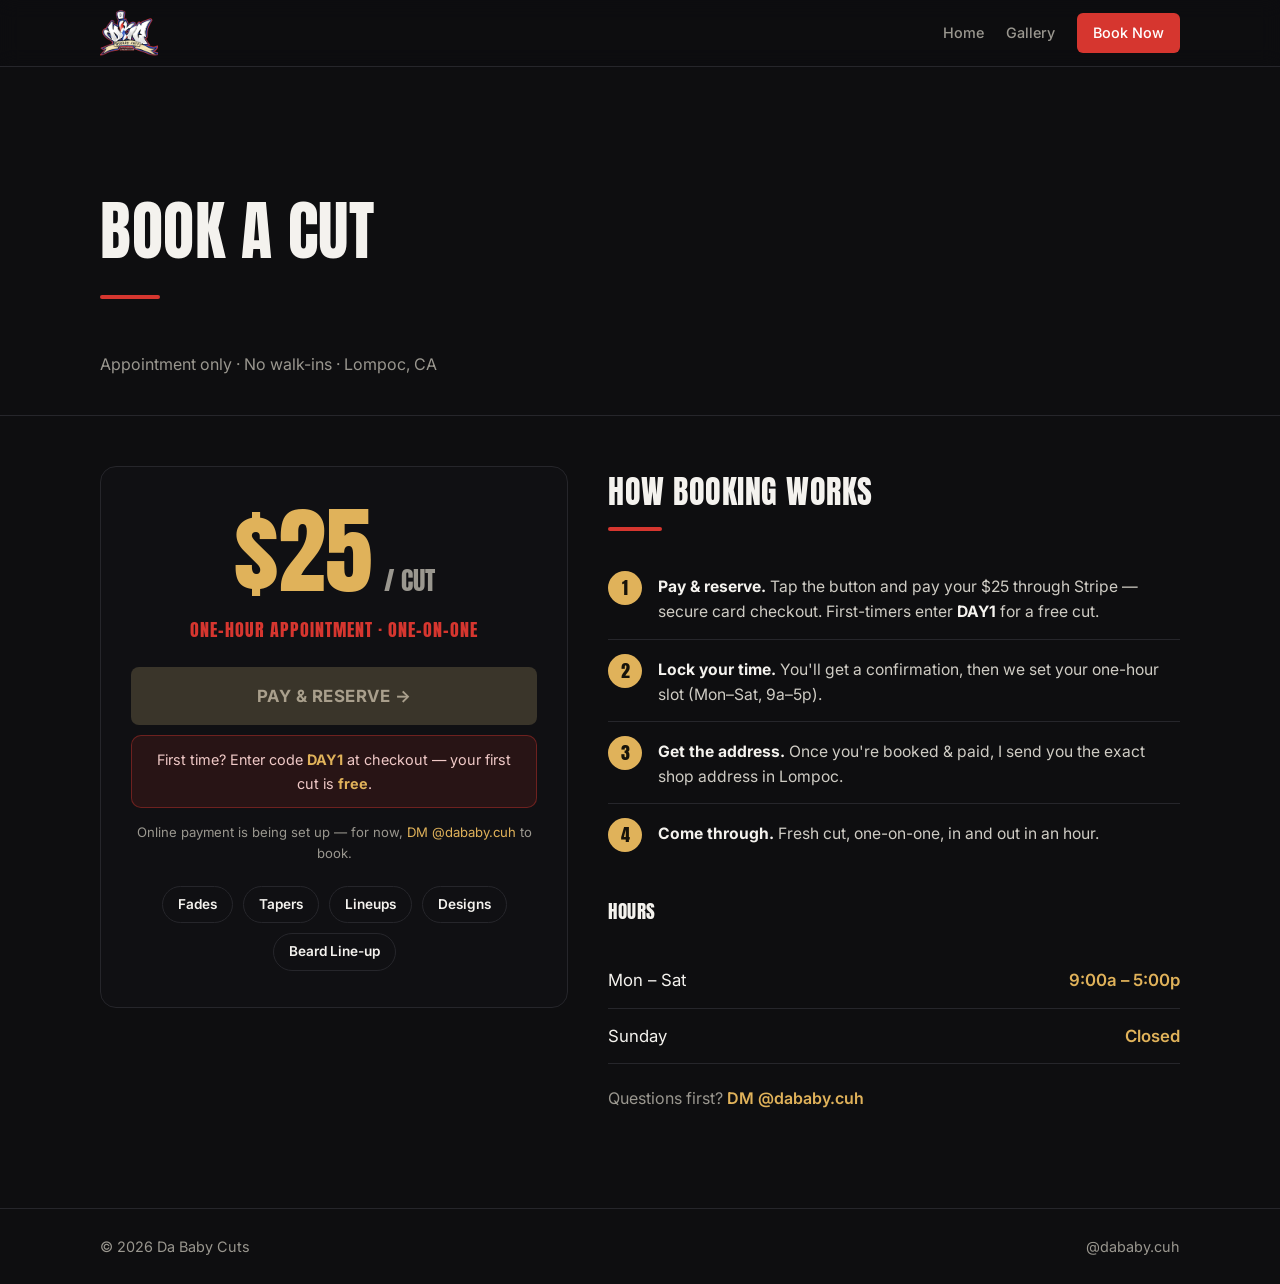
==== book.html @ b9a8a69a "Split into multi-page site, add Stripe checkout + DAY1 code, fix logo - Multi-page: Home / Gallery /" ====
<!DOCTYPE html>
<html lang="en">
<head>
  <meta charset="UTF-8" />
  <meta name="viewport" content="width=device-width, initial-scale=1.0" />
  <title>Book a Cut — Da Baby Cuts</title>
  <meta name="description" content="Book your $25 haircut at Da Baby Cuts in Lompoc, CA. Appointment only." />
  <link rel="icon" href="images/logo.png" />
  <link rel="preconnect" href="https://fonts.googleapis.com" />
  <link rel="preconnect" href="https://fonts.gstatic.com" crossorigin />
  <link href="https://fonts.googleapis.com/css2?family=Anton&family=Inter:wght@400;500;600;700&display=swap" rel="stylesheet" />
  <link rel="stylesheet" href="styles.css" />
</head>
<body>
  <header class="site-header">
    <div class="wrap header-inner">
      <a class="brand" href="index.html"><img src="images/logo.png" alt="Da Baby Cuts" class="brand-logo" /></a>
      <nav class="nav">
        <a href="index.html">Home</a>
        <a href="gallery.html">Gallery</a>
        <a class="nav-cta active" href="book.html">Book Now</a>
      </nav>
    </div>
  </header>

  <section class="page-head">
    <div class="wrap">
      <h1 class="page-title">Book a Cut</h1>
      <p class="section-sub">Appointment only · No walk-ins · Lompoc, CA</p>
    </div>
  </section>

  <main class="wrap book-layout">
    <!-- Checkout -->
    <div class="checkout-card">
      <div class="price-headline"><span class="big-price">$25</span><span class="per">/ cut</span></div>
      <p class="price-terms">One-hour appointment · One-on-one</p>
      <a class="btn pay" id="pay-btn" href="#">Pay &amp; Reserve →</a>
      <p class="promo-note">First time? Enter code <strong>DAY1</strong> at checkout — your first cut is <strong>free</strong>.</p>
      <p class="note" id="pay-status"></p>
      <ul class="offer-tags book-tags">
        <li>Fades</li><li>Tapers</li><li>Lineups</li><li>Designs</li><li>Beard Line-up</li>
      </ul>
    </div>

    <!-- How it works -->
    <div class="how">
      <h2 class="section-title">How booking works</h2>
      <ol class="steps">
        <li><span class="step-n">1</span><div><strong>Pay &amp; reserve.</strong> Tap the button and pay your $25 through Stripe — secure card checkout. First-timers enter <strong>DAY1</strong> for a free cut.</div></li>
        <li><span class="step-n">2</span><div><strong>Lock your time.</strong> You'll get a confirmation, then we set your one-hour slot (Mon–Sat, 9a–5p).</div></li>
        <li><span class="step-n">3</span><div><strong>Get the address.</strong> Once you're booked &amp; paid, I send you the exact shop address in Lompoc.</div></li>
        <li><span class="step-n">4</span><div><strong>Come through.</strong> Fresh cut, one-on-one, in and out in an hour.</div></li>
      </ol>
      <div class="hours-mini">
        <h3>Hours</h3>
        <ul class="hours-list">
          <li><span>Mon – Sat</span><span>9:00a – 5:00p</span></li>
          <li><span>Sunday</span><span>Closed</span></li>
        </ul>
      </div>
      <p class="dm-line">Questions first? <a href="https://www.instagram.com/dababy.cuh" target="_blank" rel="noopener">DM @dababy.cuh</a></p>
    </div>
  </main>

  <footer class="site-footer">
    <div class="wrap footer-inner">
      <span>© <span id="year"></span> Da Baby Cuts</span>
      <a href="https://www.instagram.com/dababy.cuh" target="_blank" rel="noopener">@dababy.cuh</a>
    </div>
  </footer>

  <script src="app.js"></script>
</body>
</html>
---- styles.css ----
:root {
  --bg: #0e0e10;
  --panel: #16161a;
  --ink: #f4f2ee;
  --muted: #9a978f;
  --gold: #e0b25a;
  --red: #d6362f;
  --line: #26262b;
  --max: 1120px;
}

* { box-sizing: border-box; }
html { scroll-behavior: smooth; }

body {
  margin: 0;
  font-family: "Inter", system-ui, sans-serif;
  background: var(--bg);
  color: var(--ink);
  line-height: 1.6;
}

h1, h2, h3, .brand { font-family: "Anton", Impact, sans-serif; font-weight: 400; letter-spacing: 0.5px; }
a { color: inherit; text-decoration: none; }
.wrap { width: 100%; max-width: var(--max); margin: 0 auto; padding: 0 20px; }

/* Header */
.site-header {
  position: sticky; top: 0; z-index: 20;
  background: rgba(14,14,16,0.85);
  backdrop-filter: blur(10px);
  border-bottom: 1px solid var(--line);
}
.header-inner { display: flex; align-items: center; justify-content: space-between; height: 66px; }
.brand { display: flex; align-items: center; }
.brand-logo { height: 46px; width: auto; display: block; }
.nav { display: flex; align-items: center; gap: 22px; }
.nav a { font-size: 0.9rem; color: var(--muted); font-weight: 500; transition: color 0.15s; }
.nav a:hover { color: var(--ink); }
.nav a.active:not(.nav-cta) { color: var(--gold); }
.nav-cta {
  background: var(--red); color: #fff !important;
  padding: 8px 16px; border-radius: 6px; font-weight: 600;
}
.nav-cta:hover { background: #b82a24; }

/* Buttons */
.btn {
  display: inline-block; background: var(--gold); color: #17130a;
  padding: 14px 30px; border-radius: 8px; font-weight: 700;
  font-size: 0.95rem; text-transform: uppercase; letter-spacing: 0.5px;
  transition: transform 0.12s, background 0.15s;
}
.btn:hover { transform: translateY(-2px); background: #eec372; }
.btn.ghost { background: transparent; color: var(--ink); border: 2px solid var(--line); }
.btn.ghost:hover { border-color: var(--gold); color: var(--gold); background: transparent; }
.btn.insta { background: linear-gradient(45deg, #f09433, #e6683c, #dc2743, #cc2366, #bc1888); color: #fff; }

/* Hero */
.hero {
  position: relative; min-height: 86vh; display: flex; align-items: center; justify-content: center;
  text-align: center;
  background: url("images/cut-h.jpg") center 22% / cover no-repeat;
  border-bottom: 3px solid var(--gold);
}
.hero-overlay {
  position: absolute; inset: 0;
  background: radial-gradient(ellipse at center, rgba(10,10,12,0.72) 0%, rgba(10,10,12,0.9) 70%, rgba(10,10,12,0.97) 100%);
}
.hero-inner { position: relative; padding: 70px 20px; display: flex; flex-direction: column; align-items: center; }
.hero-logo {
  width: min(440px, 82vw); height: auto; margin-bottom: 8px;
  filter: drop-shadow(0 10px 30px rgba(0,0,0,0.6));
}
.hero-sub { font-size: 1.2rem; color: #e6e3db; max-width: 500px; margin: 8px 0 30px; }
.hero-actions { display: flex; gap: 14px; flex-wrap: wrap; justify-content: center; }

/* Section shared */
.section-title { font-size: 2.4rem; text-transform: uppercase; margin: 0 0 6px; }
.section-title::after { content: ""; display: block; width: 54px; height: 4px; background: var(--red); margin-top: 10px; border-radius: 2px; }
.section-sub { color: var(--muted); margin: 0 0 28px; }
section { padding: 74px 0; }

/* Services / Pricing */
.services { background: var(--panel); border-bottom: 1px solid var(--line); }
.price-block {
  margin-top: 32px; text-align: center;
  background: #101013; border: 1px solid var(--line); border-radius: 16px;
  padding: 46px 24px; max-width: 640px;
}
.price-headline { display: flex; align-items: baseline; justify-content: center; gap: 12px; }
.big-price { font-family: "Anton", sans-serif; font-size: clamp(4rem, 12vw, 6rem); color: var(--gold); line-height: 1; }
.per { font-family: "Anton", sans-serif; font-size: 1.6rem; color: var(--muted); text-transform: uppercase; }
.price-terms { font-family: "Anton", sans-serif; text-transform: uppercase; letter-spacing: 1px; color: var(--red); font-size: 1.15rem; margin: 14px 0 0; }
.price-note { color: var(--muted); max-width: 440px; margin: 14px auto 0; font-size: 0.95rem; }
.offer-tags { list-style: none; padding: 0; margin: 26px 0 0; display: flex; flex-wrap: wrap; gap: 10px; justify-content: center; }
.offer-tags li { border: 1px solid var(--line); color: var(--ink); padding: 7px 15px; border-radius: 999px; font-size: 0.85rem; font-weight: 600; }
.area { margin-top: 20px; color: var(--gold); font-weight: 600; font-size: 0.95rem; }

/* Gallery */
.gallery-grid { display: grid; grid-template-columns: repeat(auto-fill, minmax(220px, 1fr)); gap: 16px; }
.gallery-grid a { display: block; aspect-ratio: 4/5; overflow: hidden; border-radius: 12px; border: 1px solid var(--line); }
.gallery-grid img { width: 100%; height: 100%; object-fit: cover; transition: transform 0.4s ease; }
.gallery-grid a:hover img { transform: scale(1.06); }
.gallery-cta { text-align: center; margin-top: 32px; }

/* About */
.about { background: var(--panel); border-top: 1px solid var(--line); border-bottom: 1px solid var(--line); }
.about-inner { display: grid; grid-template-columns: 1fr 1fr; gap: 48px; align-items: center; }
.about-text p { color: #cfccc4; }
.about-photo img { width: 100%; aspect-ratio: 4/3; object-fit: cover; object-position: center 30%; border-radius: 14px; border: 1px solid var(--line); }

/* Hours + Book */
.hb-grid { display: grid; grid-template-columns: 1fr 1fr; gap: 48px; }
.hours-list { list-style: none; padding: 0; margin: 26px 0 0; }
.hours-list li { display: flex; justify-content: space-between; padding: 14px 0; border-bottom: 1px solid var(--line); font-size: 1.05rem; }
.hours-list li span:last-child { color: var(--gold); font-weight: 600; }
#book p { color: #cfccc4; margin: 22px 0; }
#book .note { color: var(--muted); font-size: 0.85rem; }

/* Footer */
.site-footer { border-top: 1px solid var(--line); padding: 26px 0; }
.footer-inner { display: flex; justify-content: space-between; color: var(--muted); font-size: 0.9rem; }
.footer-inner a:hover { color: var(--gold); }

@media (max-width: 760px) {
  .nav { gap: 14px; }
  .nav a:not(.nav-cta) { display: none; }
  .about-inner, .hb-grid { grid-template-columns: 1fr; gap: 30px; }
  section { padding: 54px 0; }
}

/* ============ Multi-page additions ============ */

/* Info strip under hero (home) */
.strip { background: var(--panel); border-bottom: 1px solid var(--line); padding: 40px 0; }
.strip-grid { display: grid; grid-template-columns: repeat(3, 1fr); gap: 24px; text-align: center; }
.strip-num { font-family: "Anton", sans-serif; font-size: 1.8rem; color: var(--gold); display: block; }
.strip-item p { color: var(--muted); margin: 6px 0 0; font-size: 0.95rem; }

/* Home preview grid */
.preview { padding: 74px 0; }
.preview-grid { display: grid; grid-template-columns: repeat(3, 1fr); gap: 16px; margin-bottom: 28px; }
.preview-grid a { display: block; aspect-ratio: 4/5; overflow: hidden; border-radius: 12px; border: 1px solid var(--line); }
.preview-grid img { width: 100%; height: 100%; object-fit: cover; transition: transform 0.4s ease; }
.preview-grid a:hover img { transform: scale(1.06); }

/* Page header (gallery/book) */
.page-head { padding: 60px 0 10px; border-bottom: 1px solid var(--line); }
.page-title { font-size: clamp(2.6rem, 8vw, 4rem); text-transform: uppercase; }
.page-title::after { content: ""; display: block; width: 60px; height: 4px; background: var(--red); margin-top: 12px; border-radius: 2px; }
.gallery { padding: 44px 20px 74px; }

/* Book page layout */
.book-layout { display: grid; grid-template-columns: 0.9fr 1.1fr; gap: 40px; padding: 50px 20px 80px; align-items: start; }
.checkout-card {
  background: #101013; border: 1px solid var(--line); border-radius: 16px;
  padding: 36px 30px; text-align: center; position: sticky; top: 90px;
}
.checkout-card .price-headline { margin-bottom: 4px; }
.btn.pay { display: block; width: 100%; margin: 22px 0 10px; font-size: 1.05rem; padding: 16px; }
.btn.disabled { background: #3a352a; color: #a99f8c; cursor: not-allowed; }
.btn.disabled:hover { transform: none; background: #3a352a; }
.promo-note {
  background: rgba(214,54,47,0.12); border: 1px solid rgba(214,54,47,0.4);
  color: #f0c9c7; border-radius: 10px; padding: 12px 14px; font-size: 0.9rem; margin: 6px 0 0;
}
.promo-note strong { color: var(--gold); }
.checkout-card .note { color: var(--muted); font-size: 0.82rem; margin-top: 14px; }
.checkout-card .note a { color: var(--gold); }
.book-tags { margin-top: 22px; }

/* How it works steps */
.how .section-title { font-size: 2rem; }
.steps { list-style: none; padding: 0; margin: 26px 0 0; }
.steps li { display: flex; gap: 16px; padding: 14px 0; border-bottom: 1px solid var(--line); }
.steps li:last-child { border-bottom: none; }
.step-n {
  flex: 0 0 34px; height: 34px; border-radius: 50%;
  background: var(--gold); color: #17130a; font-family: "Anton", sans-serif;
  display: flex; align-items: center; justify-content: center; font-size: 1.1rem;
}
.steps strong { color: var(--ink); }
.steps div { color: #cfccc4; font-size: 0.98rem; }
.steps .step-n + div { padding-top: 3px; }
.hours-mini { margin-top: 30px; }
.hours-mini h3 { font-family: "Anton", sans-serif; text-transform: uppercase; font-size: 1.2rem; margin: 0; }
.dm-line { margin-top: 22px; color: var(--muted); }
.dm-line a { color: var(--gold); font-weight: 600; }

@media (max-width: 820px) {
  .book-layout { grid-template-columns: 1fr; gap: 30px; }
  .checkout-card { position: static; }
}
@media (max-width: 620px) {
  .strip-grid, .preview-grid { grid-template-columns: 1fr; }
  .preview-grid a { aspect-ratio: 16/10; }
}
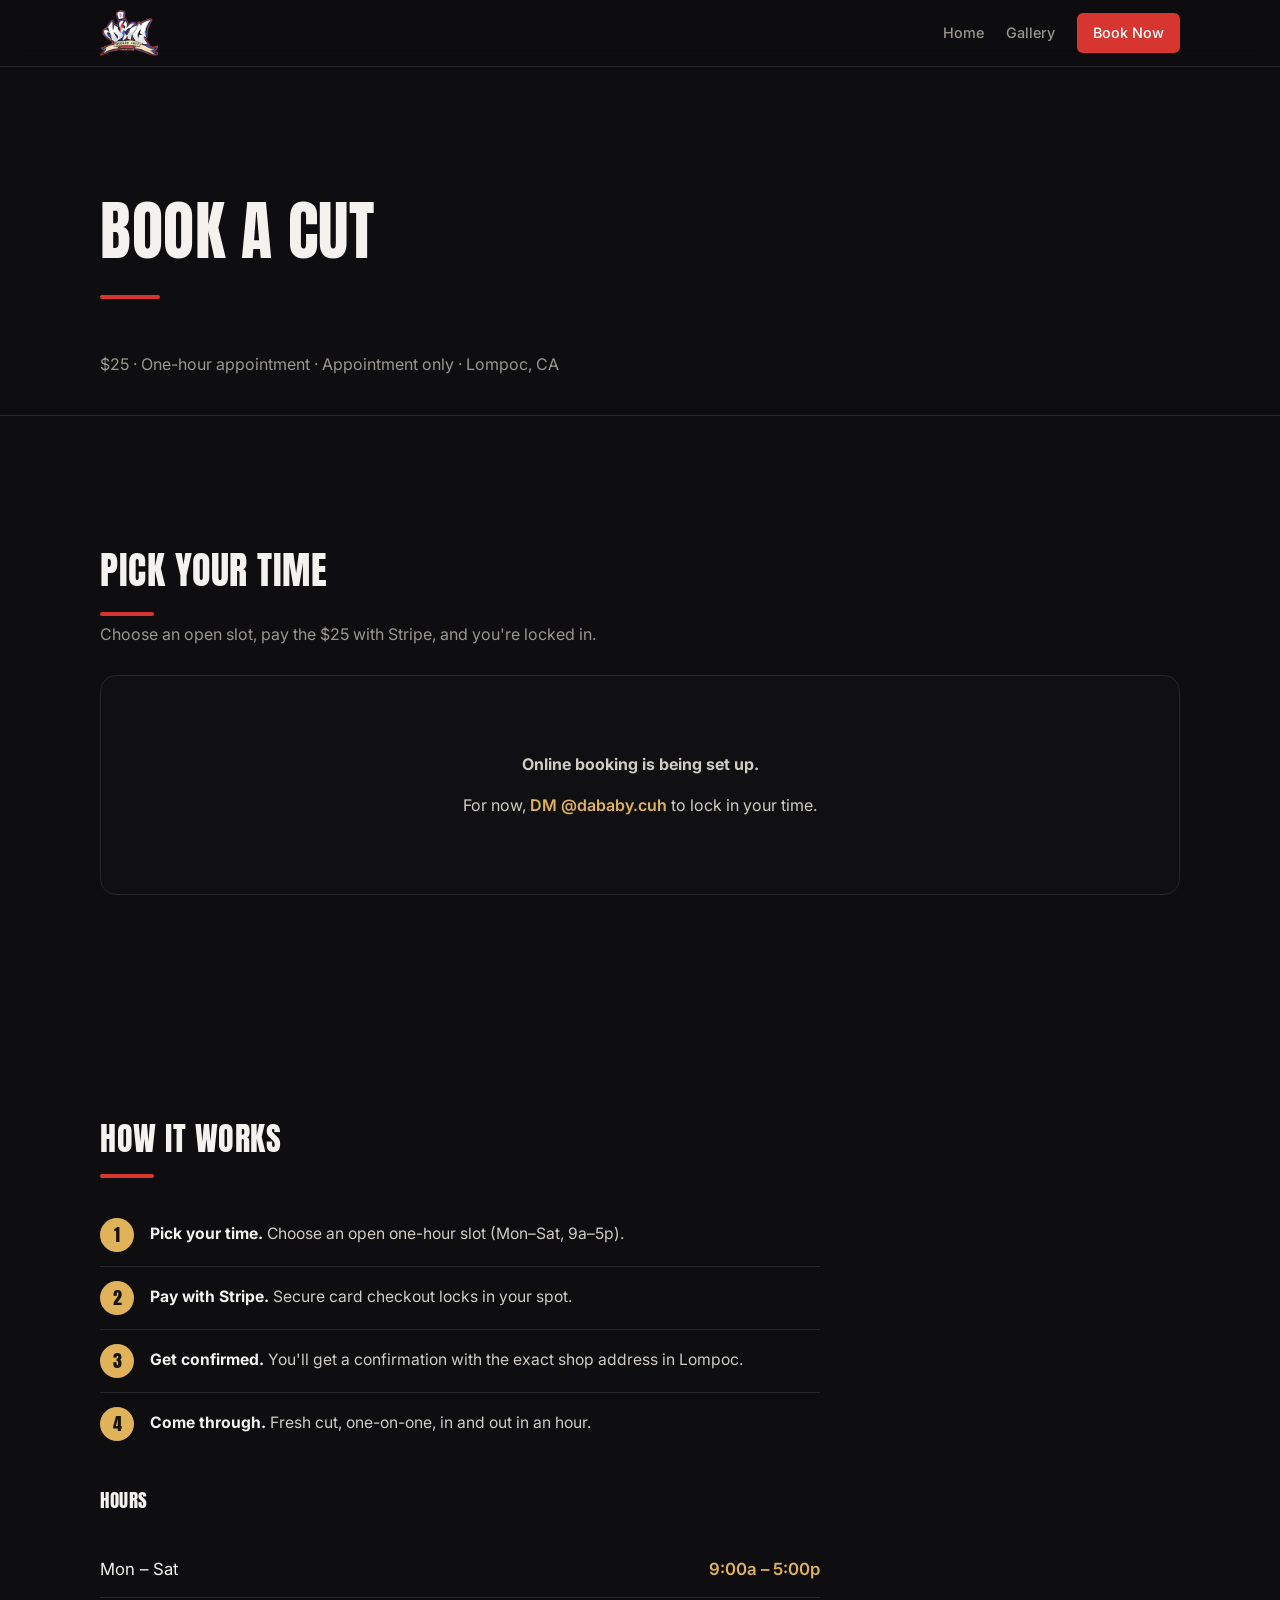
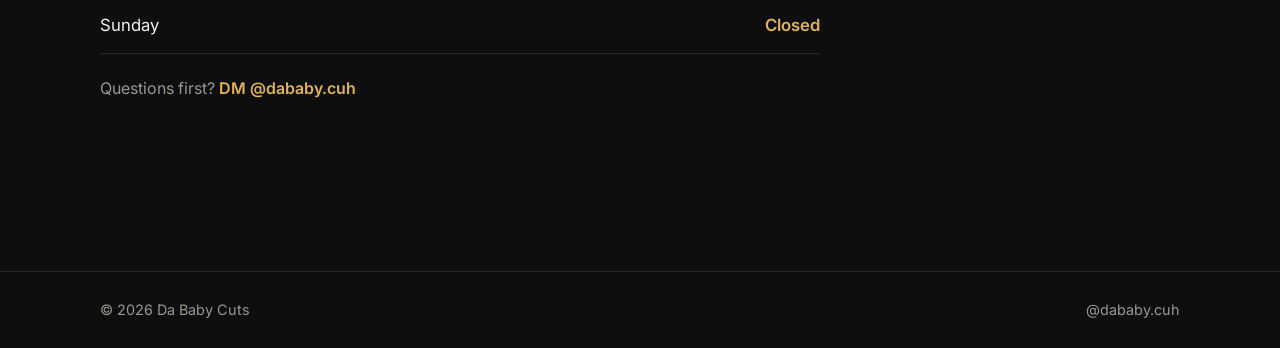
==== commit 46d72f2b: "Switch Book page to Cal.com calendar + Stripe; make free cut private - Replace Stripe Payment Link b" ====
--- a/book.html
+++ b/book.html
@@ -4,7 +4,7 @@
   <meta charset="UTF-8" />
   <meta name="viewport" content="width=device-width, initial-scale=1.0" />
   <title>Book a Cut — Da Baby Cuts</title>
-  <meta name="description" content="Book your $25 haircut at Da Baby Cuts in Lompoc, CA. Appointment only." />
+  <meta name="description" content="Book your $25 haircut at Da Baby Cuts in Lompoc, CA. Pick a time, pay with Stripe, you're locked in." />
   <link rel="icon" href="images/logo.png" />
   <link rel="preconnect" href="https://fonts.googleapis.com" />
   <link rel="preconnect" href="https://fonts.gstatic.com" crossorigin />
@@ -26,30 +26,24 @@
   <section class="page-head">
     <div class="wrap">
       <h1 class="page-title">Book a Cut</h1>
-      <p class="section-sub">Appointment only · No walk-ins · Lompoc, CA</p>
+      <p class="section-sub">$25 · One-hour appointment · Appointment only · Lompoc, CA</p>
     </div>
   </section>
 
-  <main class="wrap book-layout">
-    <!-- Checkout -->
-    <div class="checkout-card">
-      <div class="price-headline"><span class="big-price">$25</span><span class="per">/ cut</span></div>
-      <p class="price-terms">One-hour appointment · One-on-one</p>
-      <a class="btn pay" id="pay-btn" href="#">Pay &amp; Reserve →</a>
-      <p class="promo-note">First time? Enter code <strong>DAY1</strong> at checkout — your first cut is <strong>free</strong>.</p>
-      <p class="note" id="pay-status"></p>
-      <ul class="offer-tags book-tags">
-        <li>Fades</li><li>Tapers</li><li>Lineups</li><li>Designs</li><li>Beard Line-up</li>
-      </ul>
-    </div>
+  <main class="wrap book-page">
+    <section class="booking-section">
+      <h2 class="section-title">Pick Your Time</h2>
+      <p class="section-sub">Choose an open slot, pay the $25 with Stripe, and you're locked in.</p>
+      <div id="booking-embed" class="booking-embed"></div>
+      <p class="note" id="booking-status"></p>
+    </section>
 
-    <!-- How it works -->
-    <div class="how">
-      <h2 class="section-title">How booking works</h2>
+    <section class="how">
+      <h2 class="section-title">How it works</h2>
       <ol class="steps">
-        <li><span class="step-n">1</span><div><strong>Pay &amp; reserve.</strong> Tap the button and pay your $25 through Stripe — secure card checkout. First-timers enter <strong>DAY1</strong> for a free cut.</div></li>
-        <li><span class="step-n">2</span><div><strong>Lock your time.</strong> You'll get a confirmation, then we set your one-hour slot (Mon–Sat, 9a–5p).</div></li>
-        <li><span class="step-n">3</span><div><strong>Get the address.</strong> Once you're booked &amp; paid, I send you the exact shop address in Lompoc.</div></li>
+        <li><span class="step-n">1</span><div><strong>Pick your time.</strong> Choose an open one-hour slot (Mon–Sat, 9a–5p).</div></li>
+        <li><span class="step-n">2</span><div><strong>Pay with Stripe.</strong> Secure card checkout locks in your spot.</div></li>
+        <li><span class="step-n">3</span><div><strong>Get confirmed.</strong> You'll get a confirmation with the exact shop address in Lompoc.</div></li>
         <li><span class="step-n">4</span><div><strong>Come through.</strong> Fresh cut, one-on-one, in and out in an hour.</div></li>
       </ol>
       <div class="hours-mini">
@@ -60,7 +54,7 @@
         </ul>
       </div>
       <p class="dm-line">Questions first? <a href="https://www.instagram.com/dababy.cuh" target="_blank" rel="noopener">DM @dababy.cuh</a></p>
-    </div>
+    </section>
   </main>
 
   <footer class="site-footer">
--- a/styles.css
+++ b/styles.css
@@ -152,23 +152,20 @@
 .gallery { padding: 44px 20px 74px; }
 
 /* Book page layout */
-.book-layout { display: grid; grid-template-columns: 0.9fr 1.1fr; gap: 40px; padding: 50px 20px 80px; align-items: start; }
-.checkout-card {
+.book-page { padding: 50px 20px 80px; }
+.booking-section { margin-bottom: 56px; }
+.booking-embed {
+  min-height: 620px; margin-top: 24px;
   background: #101013; border: 1px solid var(--line); border-radius: 16px;
-  padding: 36px 30px; text-align: center; position: sticky; top: 90px;
+  overflow: hidden;
 }
-.checkout-card .price-headline { margin-bottom: 4px; }
-.btn.pay { display: block; width: 100%; margin: 22px 0 10px; font-size: 1.05rem; padding: 16px; }
-.btn.disabled { background: #3a352a; color: #a99f8c; cursor: not-allowed; }
-.btn.disabled:hover { transform: none; background: #3a352a; }
-.promo-note {
-  background: rgba(214,54,47,0.12); border: 1px solid rgba(214,54,47,0.4);
-  color: #f0c9c7; border-radius: 10px; padding: 12px 14px; font-size: 0.9rem; margin: 6px 0 0;
+.booking-embed.booking-fallback {
+  min-height: 220px; display: flex; align-items: center; justify-content: center;
+  text-align: center; padding: 30px; color: #cfccc4;
 }
-.promo-note strong { color: var(--gold); }
-.checkout-card .note { color: var(--muted); font-size: 0.82rem; margin-top: 14px; }
-.checkout-card .note a { color: var(--gold); }
-.book-tags { margin-top: 22px; }
+.booking-fallback a { color: var(--gold); font-weight: 600; }
+.booking-section .note { color: var(--muted); font-size: 0.85rem; margin-top: 14px; text-align: center; }
+.how { max-width: 720px; }
 
 /* How it works steps */
 .how .section-title { font-size: 2rem; }
